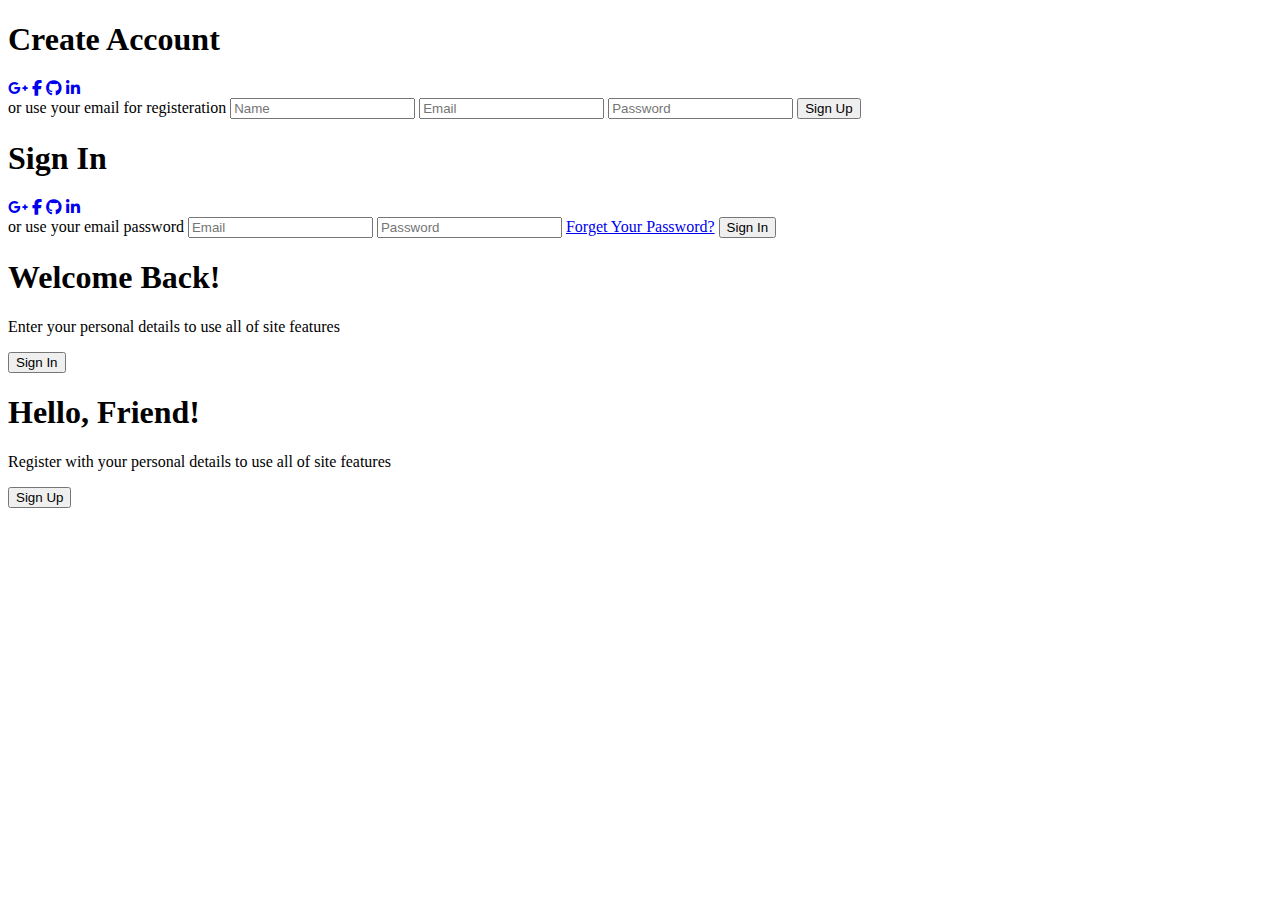
==== Pages/LoginSignin/Login.html @ 6eba8a9d "Create Login.html" ====
<!DOCTYPE html>
<html lang="en">

<head>
    <meta charset="UTF-8">
    <meta name="viewport" content="width=device-width, initial-scale=1.0">
    <link rel="stylesheet" href="https://cdnjs.cloudflare.com/ajax/libs/font-awesome/6.4.2/css/all.min.css">
    <link rel="stylesheet" href="style.css">
    <title>Modern Login Page | AsmrProg</title>
</head>

<body>

    <div class="container" id="container">
        <div class="form-container sign-up">
            <form>
                <h1>Create Account</h1>
                <div class="social-icons">
                    <a href="#" class="icon"><i class="fa-brands fa-google-plus-g"></i></a>
                    <a href="#" class="icon"><i class="fa-brands fa-facebook-f"></i></a>
                    <a href="#" class="icon"><i class="fa-brands fa-github"></i></a>
                    <a href="#" class="icon"><i class="fa-brands fa-linkedin-in"></i></a>
                </div>
                <span>or use your email for registeration</span>
                <input type="text" placeholder="Name">
                <input type="email" placeholder="Email">
                <input type="password" placeholder="Password">
                <button>Sign Up</button>
            </form>
        </div>
        <div class="form-container sign-in">
            <form>
                <h1>Sign In</h1>
                <div class="social-icons">
                    <a href="#" class="icon"><i class="fa-brands fa-google-plus-g"></i></a>
                    <a href="#" class="icon"><i class="fa-brands fa-facebook-f"></i></a>
                    <a href="#" class="icon"><i class="fa-brands fa-github"></i></a>
                    <a href="#" class="icon"><i class="fa-brands fa-linkedin-in"></i></a>
                </div>
                <span>or use your email password</span>
                <input type="email" placeholder="Email">
                <input type="password" placeholder="Password">
                <a href="#">Forget Your Password?</a>
                <button>Sign In</button>
            </form>
        </div>
        <div class="toggle-container">
            <div class="toggle">
                <div class="toggle-panel toggle-left">
                    <h1>Welcome Back!</h1>
                    <p>Enter your personal details to use all of site features</p>
                    <button class="hidden" id="login">Sign In</button>
                </div>
                <div class="toggle-panel toggle-right">
                    <h1>Hello, Friend!</h1>
                    <p>Register with your personal details to use all of site features</p>
                    <button class="hidden" id="register">Sign Up</button>
                </div>
            </div>
        </div>
    </div>

    <script src="script.js"></script>
</body>

</html>
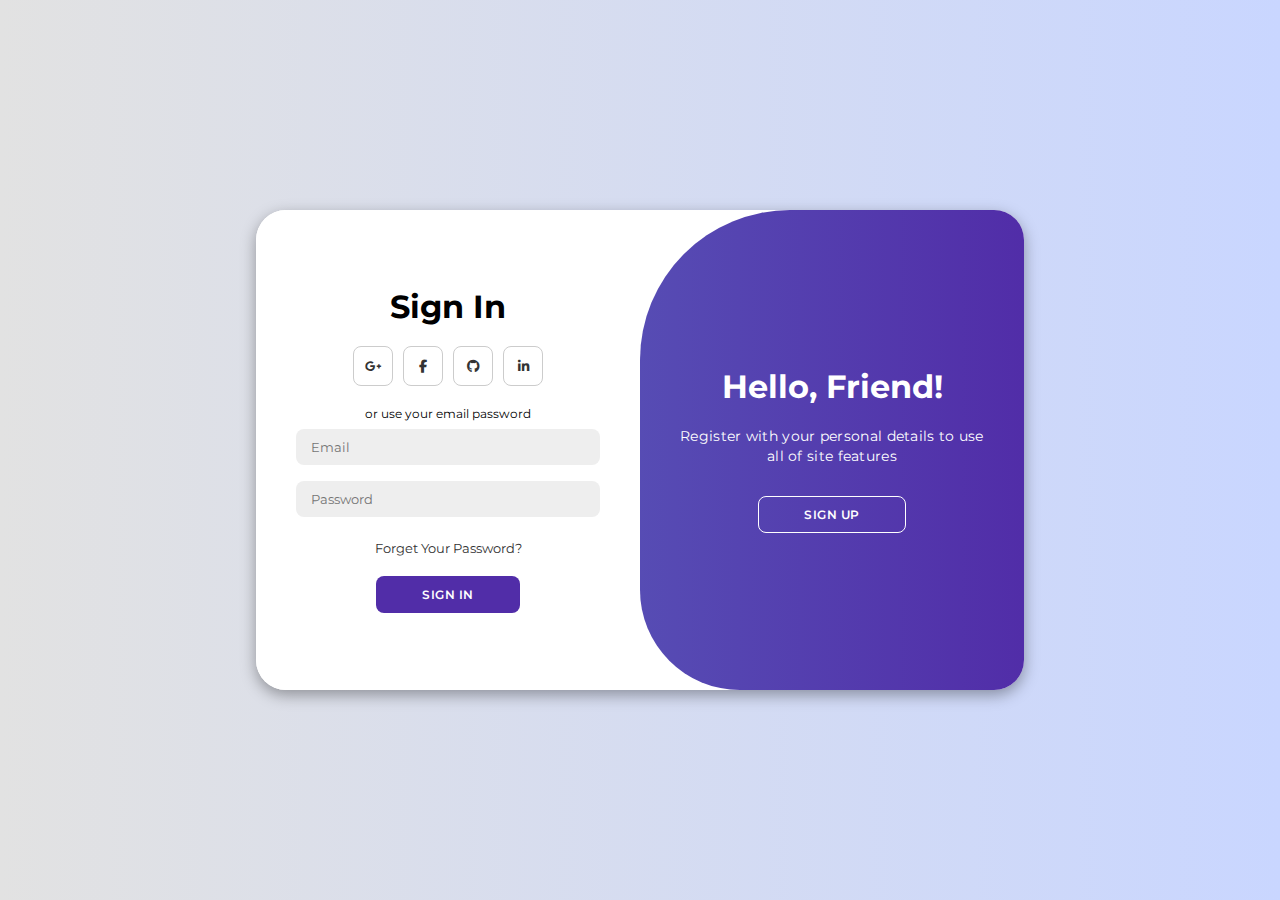
==== commit 0428fb0f: "Update Login.html" ====
--- a/Pages/LoginSignin/Login.html
+++ b/Pages/LoginSignin/Login.html
@@ -6,11 +6,10 @@
     <meta name="viewport" content="width=device-width, initial-scale=1.0">
     <link rel="stylesheet" href="https://cdnjs.cloudflare.com/ajax/libs/font-awesome/6.4.2/css/all.min.css">
     <link rel="stylesheet" href="style.css">
-    <title>Modern Login Page | AsmrProg</title>
+    <title>Login Page </title>
 </head>
 
 <body>
-
     <div class="container" id="container">
         <div class="form-container sign-up">
             <form>
--- a/Pages/LoginSignin/style.css
+++ b/Pages/LoginSignin/style.css
@@ -0,0 +1,210 @@
+@import url('https://fonts.googleapis.com/css2?family=Montserrat:wght@300;400;500;600;700&display=swap');
+
+*{
+    margin: 0;
+    padding: 0;
+    box-sizing: border-box;
+    font-family: 'Montserrat', sans-serif;
+}
+
+body{
+    background-color: #c9d6ff;
+    background: linear-gradient(to right, #e2e2e2, #c9d6ff);
+    display: flex;
+    align-items: center;
+    justify-content: center;
+    flex-direction: column;
+    height: 100vh;
+}
+
+.container{
+    background-color: #fff;
+    border-radius: 30px;
+    box-shadow: 0 5px 15px rgba(0, 0, 0, 0.35);
+    position: relative;
+    overflow: hidden;
+    width: 768px;
+    max-width: 100%;
+    min-height: 480px;
+}
+
+.container p{
+    font-size: 14px;
+    line-height: 20px;
+    letter-spacing: 0.3px;
+    margin: 20px 0;
+}
+
+.container span{
+    font-size: 12px;
+}
+
+.container a{
+    color: #333;
+    font-size: 13px;
+    text-decoration: none;
+    margin: 15px 0 10px;
+}
+
+.container button{
+    background-color: #512da8;
+    color: #fff;
+    font-size: 12px;
+    padding: 10px 45px;
+    border: 1px solid transparent;
+    border-radius: 8px;
+    font-weight: 600;
+    letter-spacing: 0.5px;
+    text-transform: uppercase;
+    margin-top: 10px;
+    cursor: pointer;
+}
+
+.container button.hidden{
+    background-color: transparent;
+    border-color: #fff;
+}
+
+.container form{
+    background-color: #fff;
+    display: flex;
+    align-items: center;
+    justify-content: center;
+    flex-direction: column;
+    padding: 0 40px;
+    height: 100%;
+}
+
+.container input{
+    background-color: #eee;
+    border: none;
+    margin: 8px 0;
+    padding: 10px 15px;
+    font-size: 13px;
+    border-radius: 8px;
+    width: 100%;
+    outline: none;
+}
+
+.form-container{
+    position: absolute;
+    top: 0;
+    height: 100%;
+    transition: all 0.6s ease-in-out;
+}
+
+.sign-in{
+    left: 0;
+    width: 50%;
+    z-index: 2;
+}
+
+.container.active .sign-in{
+    transform: translateX(100%);
+}
+
+.sign-up{
+    left: 0;
+    width: 50%;
+    opacity: 0;
+    z-index: 1;
+}
+
+.container.active .sign-up{
+    transform: translateX(100%);
+    opacity: 1;
+    z-index: 5;
+    animation: move 0.6s;
+}
+
+@keyframes move{
+    0%, 49.99%{
+        opacity: 0;
+        z-index: 1;
+    }
+    50%, 100%{
+        opacity: 1;
+        z-index: 5;
+    }
+}
+
+.social-icons{
+    margin: 20px 0;
+}
+
+.social-icons a{
+    border: 1px solid #ccc;
+    border-radius: 20%;
+    display: inline-flex;
+    justify-content: center;
+    align-items: center;
+    margin: 0 3px;
+    width: 40px;
+    height: 40px;
+}
+
+.toggle-container{
+    position: absolute;
+    top: 0;
+    left: 50%;
+    width: 50%;
+    height: 100%;
+    overflow: hidden;
+    transition: all 0.6s ease-in-out;
+    border-radius: 150px 0 0 100px;
+    z-index: 1000;
+}
+
+.container.active .toggle-container{
+    transform: translateX(-100%);
+    border-radius: 0 150px 100px 0;
+}
+
+.toggle{
+    background-color: #512da8;
+    height: 100%;
+    background: linear-gradient(to right, #5c6bc0, #512da8);
+    color: #fff;
+    position: relative;
+    left: -100%;
+    height: 100%;
+    width: 200%;
+    transform: translateX(0);
+    transition: all 0.6s ease-in-out;
+}
+
+.container.active .toggle{
+    transform: translateX(50%);
+}
+
+.toggle-panel{
+    position: absolute;
+    width: 50%;
+    height: 100%;
+    display: flex;
+    align-items: center;
+    justify-content: center;
+    flex-direction: column;
+    padding: 0 30px;
+    text-align: center;
+    top: 0;
+    transform: translateX(0);
+    transition: all 0.6s ease-in-out;
+}
+
+.toggle-left{
+    transform: translateX(-200%);
+}
+
+.container.active .toggle-left{
+    transform: translateX(0);
+}
+
+.toggle-right{
+    right: 0;
+    transform: translateX(0);
+}
+
+.container.active .toggle-right{
+    transform: translateX(200%);
+}